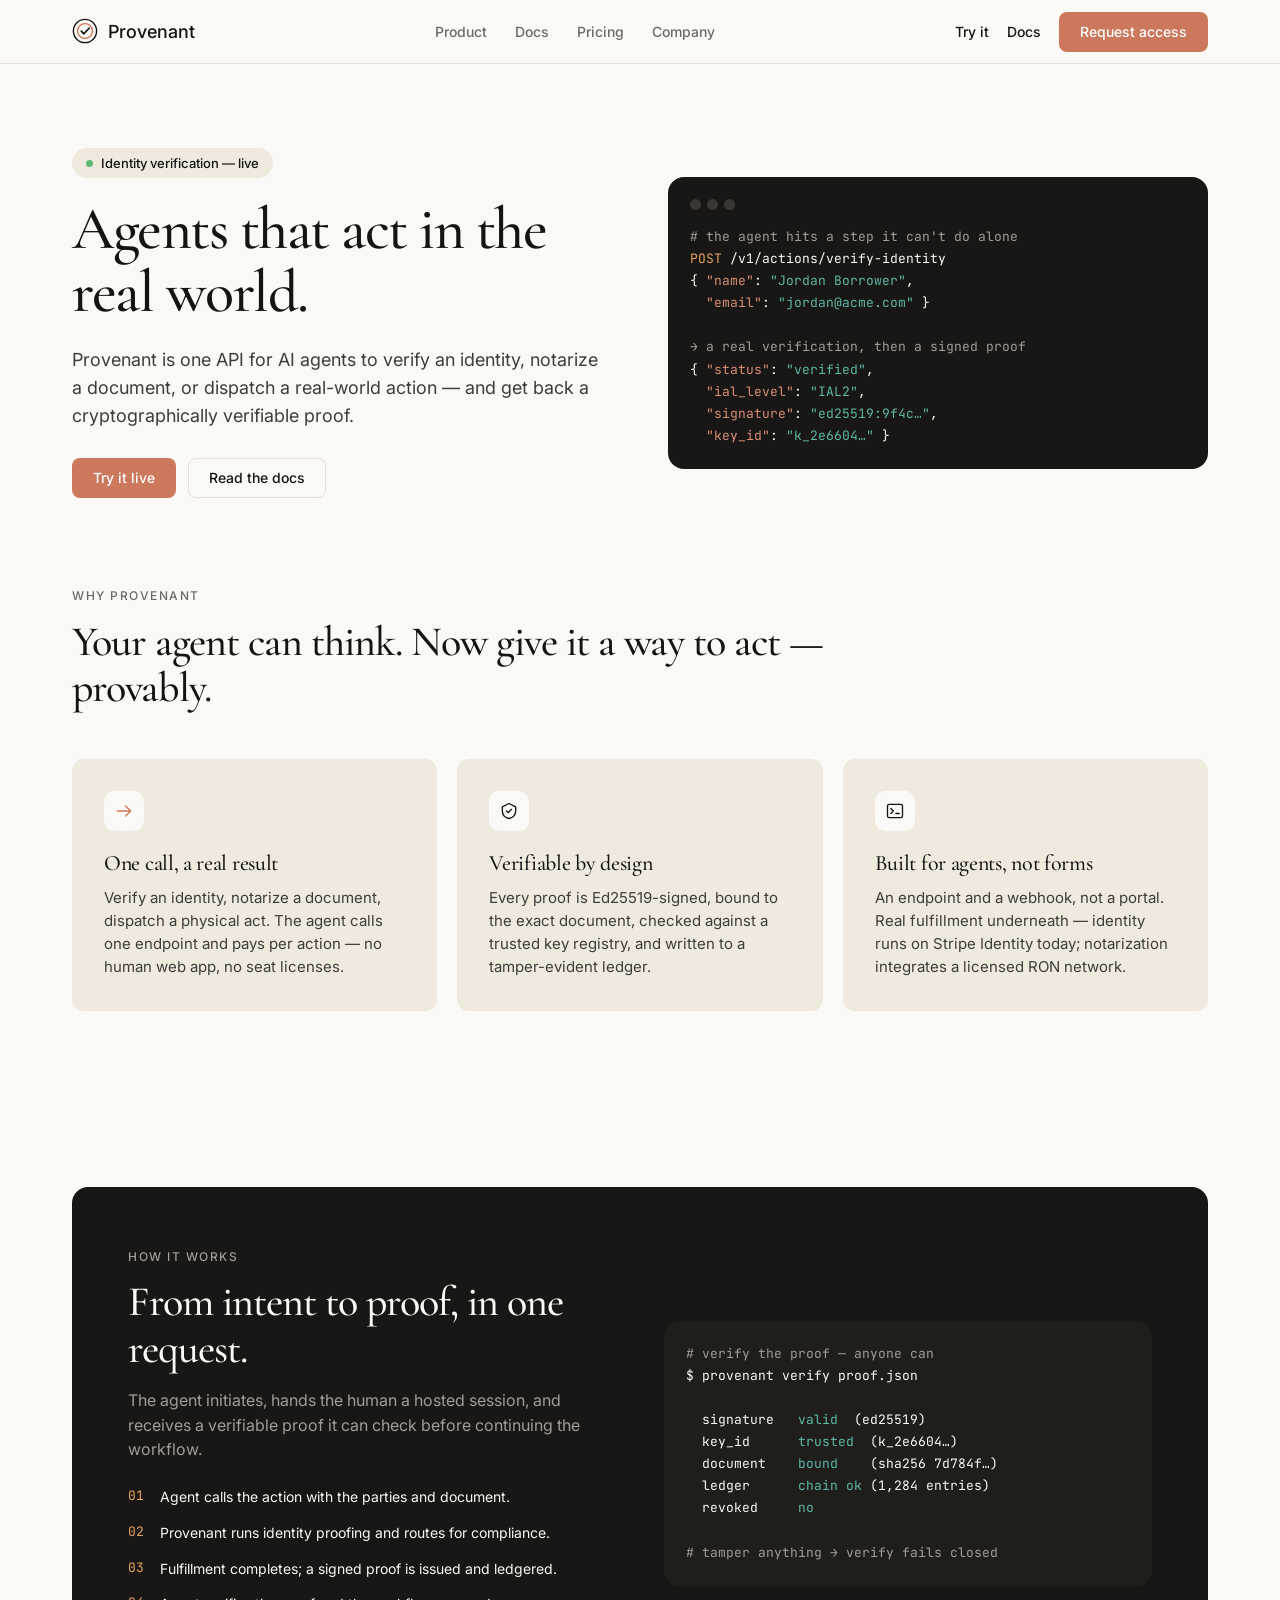
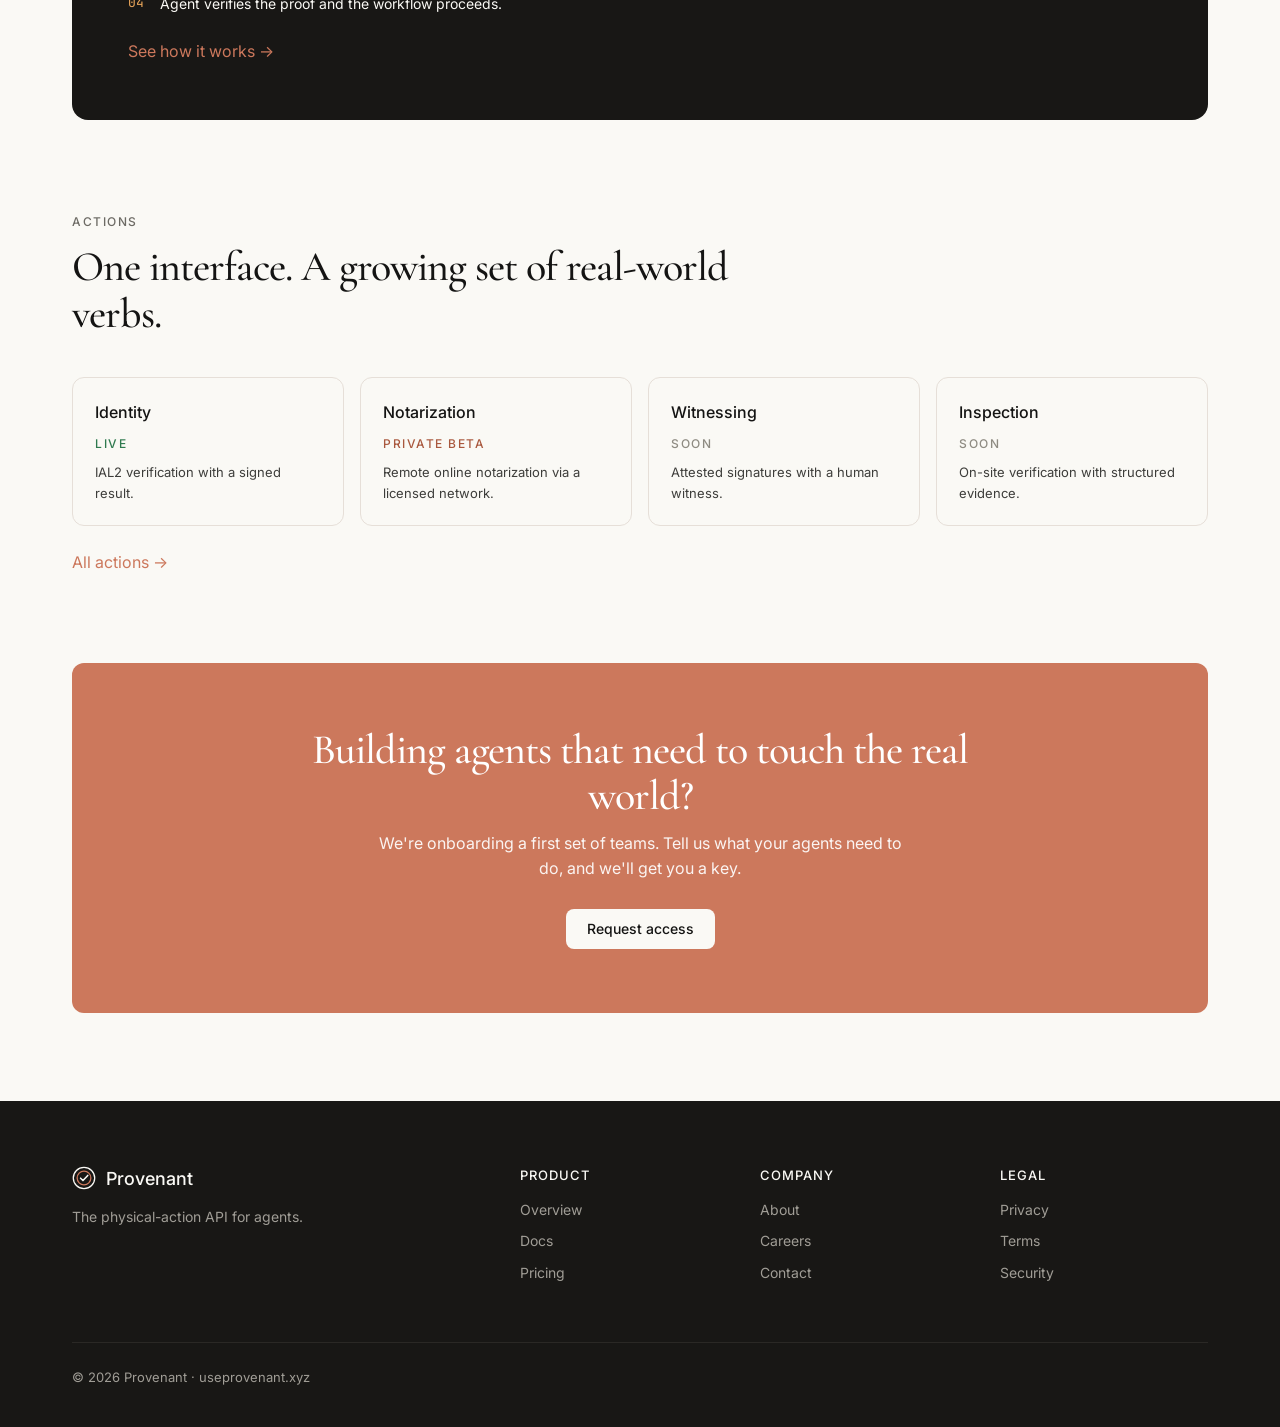
==== web/index.html @ 379e2237 "Provenant v0.3: physical-action API for agents - Ed25519 signed proofs with pinned-key verification " ====
<!doctype html>
<html lang="en">
<head>
<meta charset="utf-8" />
<meta name="viewport" content="width=device-width, initial-scale=1" />
<title>Provenant — the physical-action API for agents</title>
<meta name="description" content="Provenant is one API for AI agents to verify an identity, notarize a document, or dispatch a real-world action — and get back a cryptographically verifiable proof." />
<link rel="canonical" href="https://useprovenant.xyz/" />
<meta property="og:title" content="Provenant — the physical-action API for agents" />
<meta property="og:description" content="Agents that act in the real world. Verify, notarize, dispatch — with a verifiable proof." />
<meta property="og:url" content="https://useprovenant.xyz/" />
<meta property="og:type" content="website" />
<link rel="preconnect" href="https://fonts.googleapis.com" /><link rel="preconnect" href="https://fonts.gstatic.com" crossorigin />
<link href="https://fonts.googleapis.com/css2?family=Cormorant+Garamond:wght@400;500&family=Inter:wght@400;500&family=JetBrains+Mono:wght@400&display=swap" rel="stylesheet" />
<link rel="stylesheet" href="styles.css" />
</head>
<body>

<nav class="site"><div class="wrap" style="display:flex;align-items:center;justify-content:space-between;width:100%;">
  <a class="brand" href="index.html">
    <svg width="26" height="26" viewBox="0 0 28 28" aria-hidden="true"><circle cx="14" cy="14" r="12.5" fill="none" stroke="#141413" stroke-width="1.5"/><circle cx="14" cy="14" r="8" fill="none" stroke="#cc785c" stroke-width="1.5"/><path d="M10 14.2 l2.8 2.8 L18.4 11" fill="none" stroke="#141413" stroke-width="1.8" stroke-linecap="round" stroke-linejoin="round"/></svg>
    Provenant
  </a>
  <div class="navlinks">
    <a href="product.html">Product</a><a href="docs.html">Docs</a><a href="pricing.html">Pricing</a><a href="company.html">Company</a>
  </div>
  <div class="navright">
    <a class="btn-ghost" href="try.html">Try it</a>
    <a class="btn-ghost" href="docs.html">Docs</a>
    <a class="btn btn-primary" href="mailto:hello@useprovenant.xyz?subject=Provenant%20access">Request access</a>
  </div>
</div></nav>

<div class="wrap">
  <section class="hero">
    <div>
      <span class="pill"><span class="dot"></span> Identity verification — live</span>
      <h1 style="margin-top:20px;">Agents that act in the real world.</h1>
      <p class="sub">Provenant is one API for AI agents to verify an identity, notarize a document, or dispatch a real-world action — and get back a cryptographically verifiable proof.</p>
      <div class="ctas">
        <a class="btn btn-primary" href="try.html">Try it live</a>
        <a class="btn btn-secondary" href="docs.html">Read the docs</a>
      </div>
    </div>
    <div class="mock">
      <div class="mockbar"><i></i><i></i><i></i></div>
      <div class="code"><span class="c"># the agent hits a step it can't do alone</span>
<span class="k">POST</span> /v1/actions/verify-identity
{ <span class="p">"name"</span>: <span class="s">"Jordan Borrower"</span>,
  <span class="p">"email"</span>: <span class="s">"jordan@acme.com"</span> }

<span class="c">→ a real verification, then a signed proof</span>
{ <span class="p">"status"</span>: <span class="s">"verified"</span>,
  <span class="p">"ial_level"</span>: <span class="s">"IAL2"</span>,
  <span class="p">"signature"</span>: <span class="s">"ed25519:9f4c…"</span>,
  <span class="p">"key_id"</span>: <span class="s">"k_2e6604…"</span> }</div>
    </div>
  </section>
</div>

<div class="wrap">
  <section style="padding-top:0;">
    <span class="eyebrow">Why Provenant</span>
    <h2 style="margin-top:12px;max-width:18em;">Your agent can think. Now give it a way to act — provably.</h2>
    <div class="cards">
      <div class="card">
        <div class="ic"><svg width="20" height="20" viewBox="0 0 24 24" fill="none" stroke="#cc785c" stroke-width="1.6"><path d="M4 12h16M14 6l6 6-6 6" stroke-linecap="round" stroke-linejoin="round"/></svg></div>
        <h3>One call, a real result</h3>
        <p>Verify an identity, notarize a document, dispatch a physical act. The agent calls one endpoint and pays per action — no human web app, no seat licenses.</p>
      </div>
      <div class="card">
        <div class="ic"><svg width="20" height="20" viewBox="0 0 24 24" fill="none" stroke="#141413" stroke-width="1.6"><path d="M12 3l8 4v5c0 5-3.5 8-8 9-4.5-1-8-4-8-9V7z" stroke-linejoin="round"/><path d="M9 12l2 2 4-4" stroke-linecap="round" stroke-linejoin="round"/></svg></div>
        <h3>Verifiable by design</h3>
        <p>Every proof is Ed25519-signed, bound to the exact document, checked against a trusted key registry, and written to a tamper-evident ledger.</p>
      </div>
      <div class="card">
        <div class="ic"><svg width="20" height="20" viewBox="0 0 24 24" fill="none" stroke="#141413" stroke-width="1.6"><rect x="3" y="4" width="18" height="16" rx="2"/><path d="M7 9l3 3-3 3M13 15h4" stroke-linecap="round" stroke-linejoin="round"/></svg></div>
        <h3>Built for agents, not forms</h3>
        <p>An endpoint and a webhook, not a portal. Real fulfillment underneath — identity runs on Stripe Identity today; notarization integrates a licensed RON network.</p>
      </div>
    </div>
  </section>
</div>

<div class="wrap">
  <section>
    <div class="band-dark">
      <div>
        <span class="eyebrow" style="color:var(--on-dark-soft);">How it works</span>
        <h2 style="margin-top:12px;">From intent to proof, in one request.</h2>
        <p class="sub">The agent initiates, hands the human a hosted session, and receives a verifiable proof it can check before continuing the workflow.</p>
        <div class="steps">
          <div class="step"><span class="n">01</span><span>Agent calls the action with the parties and document.</span></div>
          <div class="step"><span class="n">02</span><span>Provenant runs identity proofing and routes for compliance.</span></div>
          <div class="step"><span class="n">03</span><span>Fulfillment completes; a signed proof is issued and ledgered.</span></div>
          <div class="step"><span class="n">04</span><span>Agent verifies the proof and the workflow proceeds.</span></div>
        </div>
        <p style="margin-top:24px;"><a class="tlink" href="product.html">See how it works →</a></p>
      </div>
      <div class="mock" style="background:var(--dark-soft);">
        <div class="code"><span class="c"># verify the proof — anyone can</span>
$ provenant verify proof.json

  signature   <span class="s">valid</span>  (ed25519)
  key_id      <span class="s">trusted</span>  (k_2e6604…)
  document    <span class="s">bound</span>    (sha256 7d784f…)
  ledger      <span class="s">chain ok</span> (1,284 entries)
  revoked     <span class="s">no</span>

<span class="c"># tamper anything → verify fails closed</span></div>
      </div>
    </div>
  </section>
</div>

<div class="wrap">
  <section style="padding-top:0;">
    <span class="eyebrow">Actions</span>
    <h2 style="margin-top:12px;max-width:16em;">One interface. A growing set of real-world verbs.</h2>
    <div class="verbs">
      <div class="verb"><div class="nm">Identity</div><div class="tag tag-live">Live</div><p>IAL2 verification with a signed result.</p></div>
      <div class="verb"><div class="nm">Notarization</div><div class="tag tag-beta">Private beta</div><p>Remote online notarization via a licensed network.</p></div>
      <div class="verb"><div class="nm">Witnessing</div><div class="tag tag-soon">Soon</div><p>Attested signatures with a human witness.</p></div>
      <div class="verb"><div class="nm">Inspection</div><div class="tag tag-soon">Soon</div><p>On-site verification with structured evidence.</p></div>
    </div>
    <p style="margin-top:24px;"><a class="tlink" href="product.html#verbs">All actions →</a></p>
  </section>
</div>

<div class="wrap">
  <section style="padding-top:0;">
    <div class="callout">
      <h2>Building agents that need to touch the real world?</h2>
      <p>We're onboarding a first set of teams. Tell us what your agents need to do, and we'll get you a key.</p>
      <a class="btn btn-cream" href="mailto:hello@useprovenant.xyz?subject=Provenant%20access">Request access</a>
    </div>
  </section>
</div>

<footer><div class="wrap">
  <div class="cols">
    <div>
      <div class="brand" style="font-size:18px;">
        <svg width="24" height="24" viewBox="0 0 28 28" aria-hidden="true"><circle cx="14" cy="14" r="12.5" fill="none" stroke="#faf9f5" stroke-width="1.5"/><circle cx="14" cy="14" r="8" fill="none" stroke="#cc785c" stroke-width="1.5"/><path d="M10 14.2 l2.8 2.8 L18.4 11" fill="none" stroke="#faf9f5" stroke-width="1.8" stroke-linecap="round" stroke-linejoin="round"/></svg>
        Provenant
      </div>
      <p style="color:var(--on-dark-soft);font-size:14px;margin-top:14px;max-width:24em;">The physical-action API for agents.</p>
    </div>
    <div><h4>Product</h4><a href="product.html">Overview</a><a href="docs.html">Docs</a><a href="pricing.html">Pricing</a></div>
    <div><h4>Company</h4><a href="company.html">About</a><a href="company.html#careers">Careers</a><a href="mailto:hello@useprovenant.xyz">Contact</a></div>
    <div><h4>Legal</h4><a href="privacy.html">Privacy</a><a href="terms.html">Terms</a><a href="security.html">Security</a></div>
  </div>
  <div class="fineprint">© 2026 Provenant · useprovenant.xyz</div>
</div></footer>

</body>
</html>
---- web/styles.css ----
:root{
  --canvas:#faf9f5; --surface-soft:#f5f0e8; --surface-card:#efe9de; --cream-strong:#e8e0d2;
  --dark:#181715; --dark-soft:#1f1e1b; --dark-elev:#252320;
  --hairline:#e6dfd8; --hairline-soft:#ebe6df;
  --ink:#141413; --body-strong:#252523; --body:#3d3d3a; --muted:#6c6a64; --muted-soft:#8e8b82;
  --primary:#cc785c; --primary-active:#a9583e; --on-primary:#fff;
  --on-dark:#faf9f5; --on-dark-soft:#a09d96;
  --teal:#5db8a6; --amber:#e8a55a; --success:#5db872;
  --serif:"Cormorant Garamond",Garamond,"Times New Roman",serif;
  --sans:"Inter",-apple-system,BlinkMacSystemFont,"Segoe UI",Roboto,sans-serif;
  --mono:"JetBrains Mono",ui-monospace,Menlo,monospace;
}
*{box-sizing:border-box;margin:0;padding:0;}
html{scroll-behavior:smooth;}
body{background:var(--canvas);color:var(--body);font-family:var(--sans);font-size:16px;line-height:1.55;-webkit-font-smoothing:antialiased;}
.wrap{max-width:1200px;margin:0 auto;padding:0 32px;}
.narrow{max-width:820px;}
h1,h2,h3,h4.serif{font-family:var(--serif);font-weight:500;color:var(--ink);}
h1{font-size:60px;line-height:1.05;letter-spacing:-1.5px;}
h2{font-size:42px;line-height:1.1;letter-spacing:-1px;}
h3{font-size:22px;line-height:1.3;letter-spacing:-.3px;}
p{color:var(--body);}
section{padding:88px 0;}
.serif{font-family:var(--serif);}
.eyebrow{font-size:12px;font-weight:500;letter-spacing:1.5px;text-transform:uppercase;color:var(--muted);}
.lead{font-size:19px;color:var(--body-strong);max-width:34em;margin-top:14px;}
a{color:inherit;text-decoration:none;}
.tlink{color:var(--primary);}
.tlink:hover{text-decoration:underline;}

/* nav */
nav.site{height:64px;display:flex;align-items:center;justify-content:space-between;border-bottom:1px solid var(--hairline);position:sticky;top:0;background:rgba(250,249,245,.92);backdrop-filter:blur(8px);z-index:20;}
.brand{display:flex;align-items:center;gap:10px;font-weight:500;color:var(--ink);font-size:18px;}
.navlinks{display:flex;gap:28px;}
.navlinks a{font-size:14px;font-weight:500;color:var(--muted);}
.navlinks a:hover,.navlinks a[aria-current]{color:var(--ink);}
.navright{display:flex;align-items:center;gap:18px;}

/* buttons */
.btn{display:inline-flex;align-items:center;gap:8px;font-family:var(--sans);font-size:14px;font-weight:500;padding:0 20px;height:40px;border-radius:8px;border:1px solid transparent;cursor:pointer;}
.btn-primary{background:var(--primary);color:var(--on-primary);}
.btn-primary:hover{background:var(--primary-active);}
.btn-secondary{background:var(--canvas);color:var(--ink);border:1px solid var(--hairline);}
.btn-secondary:hover{border-color:var(--muted-soft);}
.btn-ghost{background:transparent;color:var(--ink);font-size:14px;font-weight:500;}
.btn-cream{background:var(--canvas);color:var(--ink);}

/* pills / badges */
.pill{display:inline-flex;align-items:center;gap:8px;font-size:13px;font-weight:500;color:var(--ink);background:var(--surface-card);border-radius:9999px;padding:5px 14px;}
.dot{width:7px;height:7px;border-radius:50%;background:var(--success);display:inline-block;}
.tag{font-size:12px;font-weight:500;letter-spacing:1.5px;text-transform:uppercase;}
.tag-live{color:#2f7a4f;} .tag-beta{color:var(--primary-active);} .tag-soon{color:var(--muted-soft);}

/* hero + inner page head */
.hero{display:grid;grid-template-columns:1fr 1fr;gap:56px;align-items:center;padding:84px 0;}
.hero .sub{font-size:18px;color:var(--body);margin:22px 0 28px;max-width:30em;}
.ctas{display:flex;gap:12px;align-items:center;flex-wrap:wrap;}
.page-head{padding:72px 0 16px;border-bottom:1px solid var(--hairline);}
.page-head .sub{font-size:18px;color:var(--body);margin-top:14px;max-width:40em;}

/* product mockups */
.mock{background:var(--dark);border-radius:16px;padding:22px;color:var(--on-dark);font-family:var(--mono);font-size:13px;line-height:1.7;}
.mockbar{display:flex;gap:6px;margin-bottom:16px;}
.mockbar i{width:11px;height:11px;border-radius:50%;background:#3a3733;display:block;}
.code{white-space:pre;overflow-x:auto;}
.code .k{color:var(--amber);} .code .s{color:var(--teal);} .code .c{color:var(--on-dark-soft);} .code .p{color:#d98f76;}

/* cards */
.cards{display:grid;grid-template-columns:repeat(3,1fr);gap:20px;margin-top:48px;}
.cards-2{grid-template-columns:repeat(2,1fr);}
.card{background:var(--surface-card);border-radius:12px;padding:32px;}
.card .ic{width:40px;height:40px;border-radius:10px;background:var(--canvas);display:flex;align-items:center;justify-content:center;margin-bottom:18px;}
.card h3{margin-bottom:8px;} .card p{font-size:15px;}

/* dark band */
.band-dark{background:var(--dark);border-radius:16px;color:var(--on-dark);padding:56px;display:grid;grid-template-columns:1fr 1fr;gap:48px;align-items:center;}
.band-dark h2{color:var(--on-dark);} .band-dark .sub{color:var(--on-dark-soft);font-size:16px;margin-top:16px;max-width:30em;}
.steps{margin-top:24px;display:flex;flex-direction:column;gap:14px;}
.step{display:flex;gap:12px;align-items:flex-start;font-size:14px;color:var(--on-dark);}
.step .n{font-family:var(--mono);color:var(--amber);font-size:13px;min-width:20px;}

/* verbs */
.verbs{display:grid;grid-template-columns:repeat(4,1fr);gap:16px;margin-top:40px;}
.verb{border:1px solid var(--hairline);border-radius:12px;padding:22px;background:var(--canvas);}
.verb .nm{font-weight:500;color:var(--ink);font-size:16px;}
.verb .tag{margin-top:10px;display:inline-block;} .verb p{font-size:13px;margin-top:8px;}

/* callout */
.callout{background:var(--primary);color:var(--on-primary);border-radius:12px;padding:64px;text-align:center;}
.callout h2{color:var(--on-primary);max-width:16em;margin:0 auto 12px;}
.callout p{color:var(--on-primary);opacity:.92;max-width:34em;margin:0 auto 28px;}

/* prose (legal, company) */
.prose p{margin:0 0 18px;max-width:42em;}
.prose h2{font-size:30px;margin:40px 0 14px;}
.prose h3{margin:28px 0 10px;}
.prose ul{margin:0 0 18px 20px;max-width:42em;} .prose li{margin-bottom:8px;}

/* pricing */
.tiers{display:grid;grid-template-columns:repeat(3,1fr);gap:20px;margin-top:48px;}
.tier{border:1px solid var(--hairline);border-radius:12px;padding:32px;background:var(--canvas);}
.tier.feat{background:var(--dark);color:var(--on-dark);}
.tier.feat h3,.tier.feat .price{color:var(--on-dark);} .tier.feat li{color:var(--on-dark-soft);}
.tier h3{margin-bottom:4px;} .tier .price{font-family:var(--serif);font-size:34px;color:var(--ink);margin:10px 0 4px;}
.tier ul{list-style:none;margin:18px 0 24px;} .tier li{font-size:14px;padding:7px 0;border-top:1px solid var(--hairline-soft);}
.tier.feat li{border-color:#2a2825;}

/* docs layout */
.docs{display:grid;grid-template-columns:220px 1fr;gap:48px;align-items:start;padding:48px 0;}
.docnav{position:sticky;top:88px;font-size:14px;}
.docnav a{display:block;color:var(--muted);padding:6px 0;}
.docnav a:hover{color:var(--ink);} .docnav .grp{font-weight:500;color:var(--ink);margin:18px 0 6px;font-size:13px;letter-spacing:.4px;}
.doc h2{font-size:28px;margin:48px 0 12px;padding-top:8px;} .doc h2:first-child{margin-top:0;}
.doc h3{margin:28px 0 10px;} .doc p{margin:0 0 14px;max-width:44em;}
.doc ul{margin:0 0 14px 20px;} .doc li{margin-bottom:6px;}
.method{font-family:var(--mono);font-size:12px;font-weight:500;padding:2px 8px;border-radius:6px;margin-right:8px;}
.m-post{background:#e9efe9;color:#2f6d3a;} .m-get{background:#e7eef6;color:#1f5b96;}
.ep{font-family:var(--mono);font-size:14px;color:var(--ink);}
.codeblock{background:var(--dark);color:var(--on-dark);font-family:var(--mono);font-size:13px;line-height:1.7;border-radius:10px;padding:18px;overflow-x:auto;white-space:pre;margin:12px 0 18px;}
.codeblock .k{color:var(--amber);} .codeblock .s{color:var(--teal);} .codeblock .c{color:var(--on-dark-soft);} .codeblock .p{color:#d98f76;}
.note{background:var(--surface-card);border-radius:10px;padding:14px 18px;font-size:14px;margin:14px 0 18px;max-width:44em;}
table.api{width:100%;border-collapse:collapse;margin:6px 0 18px;font-size:14px;max-width:44em;}
table.api th,table.api td{text-align:left;padding:8px 10px;border-bottom:1px solid var(--hairline);vertical-align:top;}
table.api th{color:var(--muted);font-weight:500;}
code.inl{font-family:var(--mono);font-size:13px;background:var(--surface-card);padding:1px 6px;border-radius:5px;color:var(--ink);}

/* footer */
footer{background:var(--dark);color:var(--on-dark-soft);padding:64px 0 40px;margin-top:0;}
footer .cols{display:grid;grid-template-columns:2fr 1fr 1fr 1fr;gap:32px;}
footer .brand{color:var(--on-dark);}
footer h4{color:var(--on-dark);font-family:var(--sans);font-size:13px;font-weight:500;letter-spacing:1px;text-transform:uppercase;margin-bottom:14px;}
footer a{display:block;font-size:14px;color:var(--on-dark-soft);margin-bottom:10px;}
footer a:hover{color:var(--on-dark);}
.fineprint{border-top:1px solid #2a2825;margin-top:48px;padding-top:24px;font-size:13px;color:var(--on-dark-soft);}

@media(max-width:900px){
  h1{font-size:40px;letter-spacing:-1px;} h2{font-size:30px;}
  .hero,.band-dark,.docs{grid-template-columns:1fr;}
  .cards,.cards-2,.verbs,.tiers{grid-template-columns:1fr;}
  .docnav{position:static;display:flex;flex-wrap:wrap;gap:10px;}
  .docnav .grp{width:100%;}
  .navlinks{display:none;} section{padding:56px 0;} .callout,.band-dark{padding:40px;}
  footer .cols{grid-template-columns:1fr 1fr;}
}
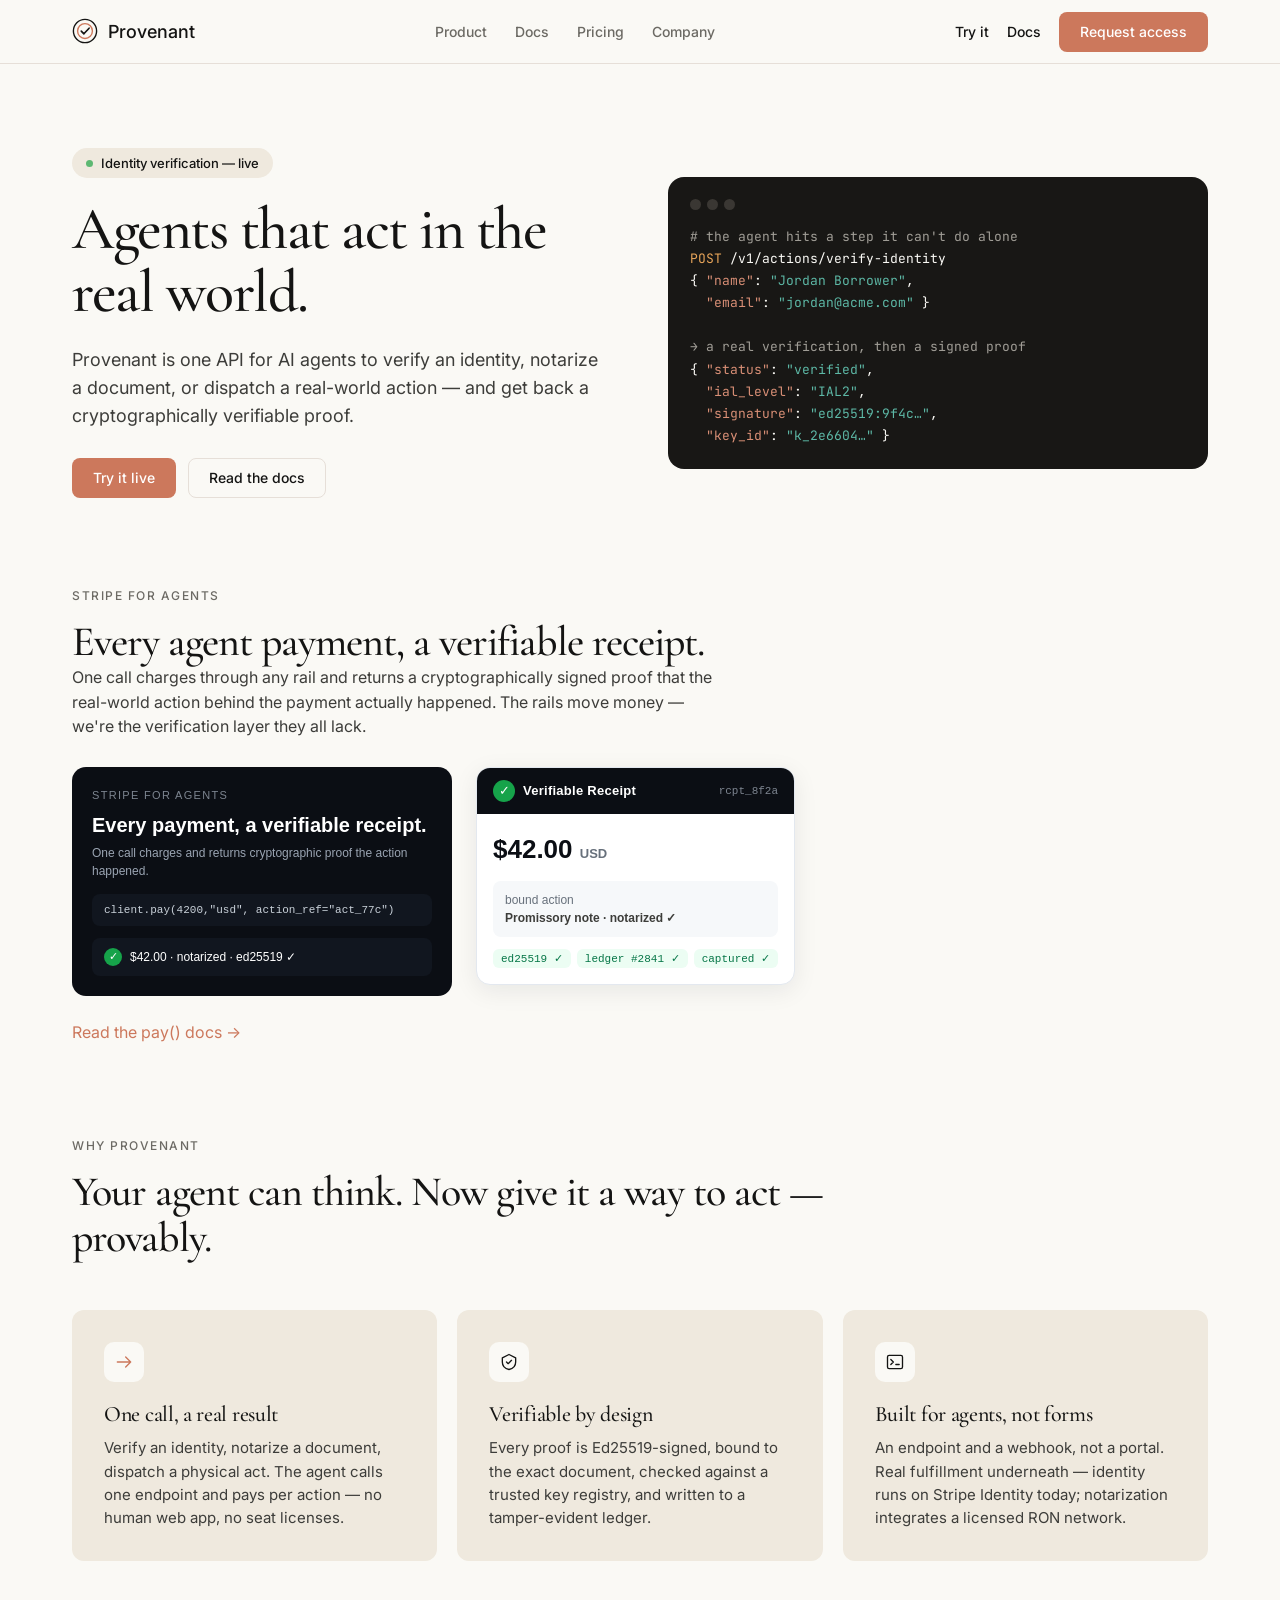
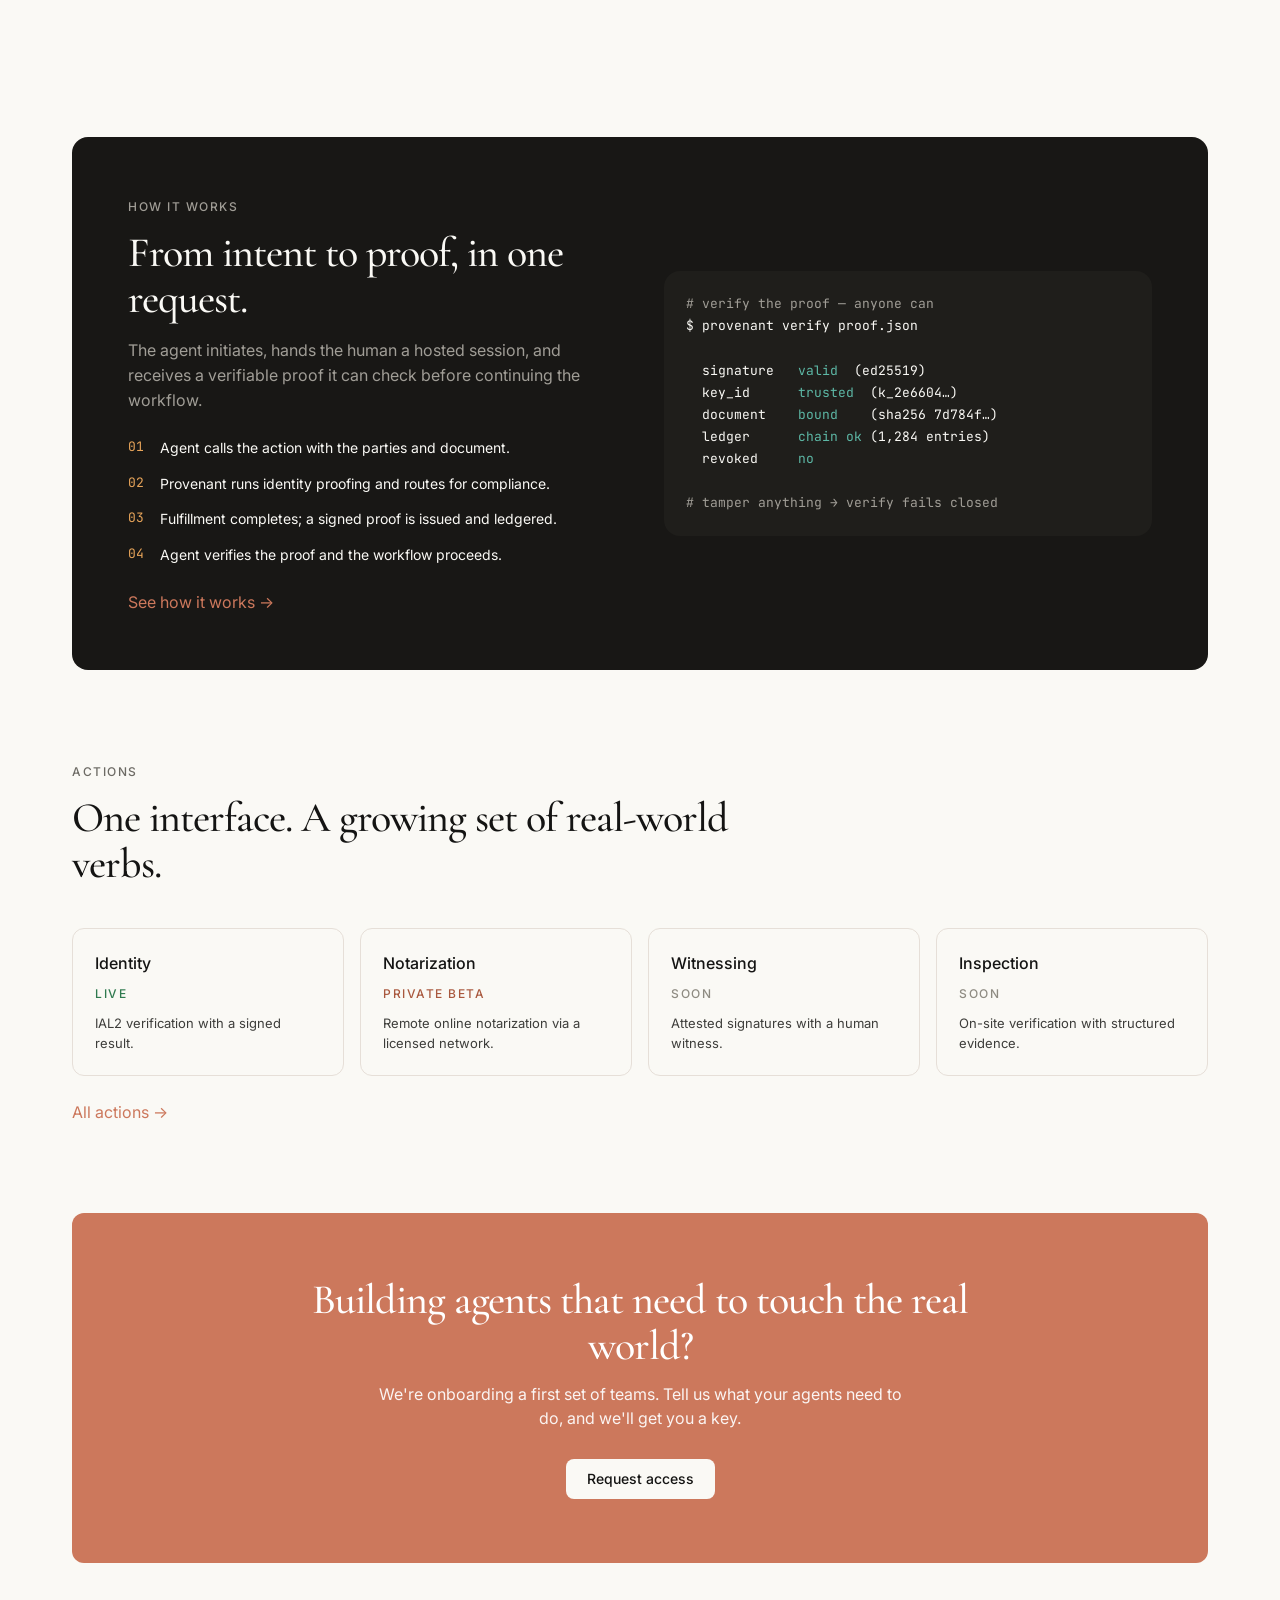
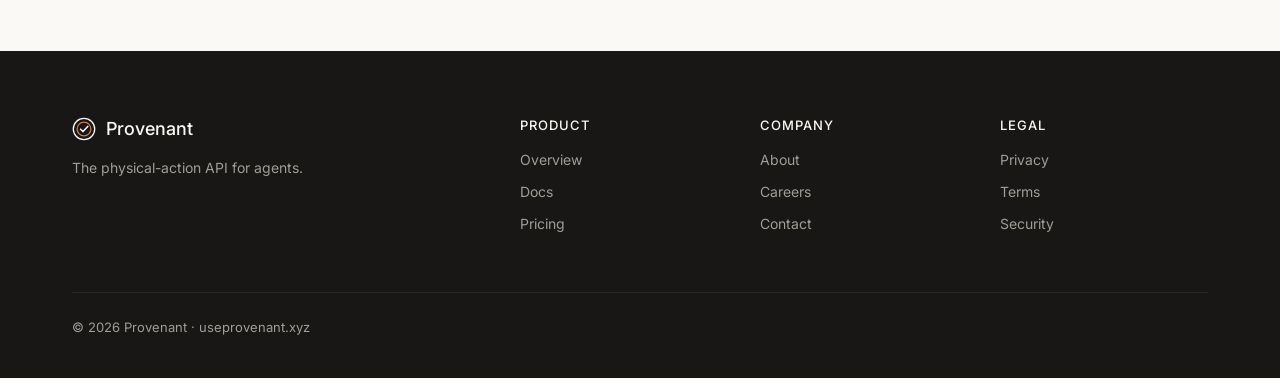
==== commit 1886d94c: "Add pay+proof: verifiable receipts (Stripe for Agents) Add a rail-agnostic pay+proof capability that" ====
--- a/web/index.html
+++ b/web/index.html
@@ -25,6 +25,7 @@
     <a href="product.html">Product</a><a href="docs.html">Docs</a><a href="pricing.html">Pricing</a><a href="company.html">Company</a>
   </div>
   <div class="navright">
+    <button class="navtoggle" aria-label="Toggle menu" aria-expanded="false" onclick="const n=this.closest('nav');this.setAttribute('aria-expanded',n.classList.toggle('nav-open'));"><svg width="20" height="20" viewBox="0 0 24 24" fill="none" stroke="currentColor" stroke-width="2"><path d="M3 6h18M3 12h18M3 18h18" stroke-linecap="round"/></svg></button>
     <a class="btn-ghost" href="try.html">Try it</a>
     <a class="btn-ghost" href="docs.html">Docs</a>
     <a class="btn btn-primary" href="mailto:hello@useprovenant.xyz?subject=Provenant%20access">Request access</a>
@@ -55,6 +56,50 @@
   <span class="p">"signature"</span>: <span class="s">"ed25519:9f4c…"</span>,
   <span class="p">"key_id"</span>: <span class="s">"k_2e6604…"</span> }</div>
     </div>
+  </section>
+</div>
+
+<div class="wrap">
+  <section class="receipt-section">
+    <span class="eyebrow">Stripe for Agents</span>
+    <h2 style="margin-top:12px;max-width:16em;">Every agent payment, a verifiable receipt.</h2>
+    <p class="sub" style="max-width:40em;">One call charges through any rail and returns a cryptographically signed proof that the real-world action behind the payment actually happened. The rails move money — we're the verification layer they all lack.</p>
+
+    <div class="receipt-grid">
+      <!-- pitch band (Decision 10) -->
+      <div style="font:13px/1.5 -apple-system,Segoe UI,sans-serif;max-width:380px;background:#0b0e14;color:#fff;border-radius:14px;padding:20px;">
+        <div style="font-size:11px;letter-spacing:.12em;color:#7d8590;">STRIPE FOR AGENTS</div>
+        <div style="font-size:20px;font-weight:700;margin:6px 0 4px;">Every payment, a verifiable receipt.</div>
+        <div style="color:#9aa4b2;font-size:12px;margin-bottom:14px;">One call charges and returns cryptographic proof the action happened.</div>
+        <code style="display:block;background:#11161f;border-radius:8px;padding:10px 12px;font:11px ui-monospace,monospace;color:#c9d1d9;">client.pay(4200,"usd", action_ref="act_77c")</code>
+        <div style="margin-top:12px;display:flex;align-items:center;gap:8px;background:#11161f;border-radius:8px;padding:10px 12px;">
+          <span style="width:18px;height:18px;border-radius:50%;background:#16a34a;display:flex;align-items:center;justify-content:center;font-size:11px;color:#fff;">✓</span>
+          <span style="font-size:12px;">$42.00 · notarized · ed25519 ✓</span>
+        </div>
+      </div>
+
+      <!-- trust-seal receipt card (Decision 7) -->
+      <div style="font:13px/1.5 -apple-system,Segoe UI,sans-serif;max-width:340px;background:#fff;border:1px solid #e3e8ef;border-radius:14px;overflow:hidden;box-shadow:0 6px 24px rgba(16,24,40,.08);">
+        <div style="display:flex;align-items:center;gap:8px;padding:12px 16px;background:#0b0e14;color:#fff;">
+          <span style="width:22px;height:22px;border-radius:50%;background:#16a34a;display:flex;align-items:center;justify-content:center;font-size:13px;">✓</span>
+          <strong style="font-size:13px;letter-spacing:.02em;">Verifiable Receipt</strong>
+          <span style="margin-left:auto;font:11px ui-monospace,monospace;color:#7d8590;">rcpt_8f2a</span>
+        </div>
+        <div style="padding:16px;">
+          <div style="font-size:26px;font-weight:700;color:#0b0e14;">$42.00 <span style="font-size:13px;color:#67707b;">USD</span></div>
+          <div style="margin:12px 0;padding:10px 12px;background:#f6f8fa;border-radius:8px;font-size:12px;">
+            <div style="color:#67707b;">bound action</div>
+            <div style="font-weight:600;">Promissory note · notarized ✓</div>
+          </div>
+          <div style="display:flex;gap:6px;flex-wrap:wrap;">
+            <span style="font:11px ui-monospace,monospace;background:#ecfdf3;color:#067647;padding:3px 8px;border-radius:6px;">ed25519 ✓</span>
+            <span style="font:11px ui-monospace,monospace;background:#ecfdf3;color:#067647;padding:3px 8px;border-radius:6px;">ledger #2841 ✓</span>
+            <span style="font:11px ui-monospace,monospace;background:#ecfdf3;color:#067647;padding:3px 8px;border-radius:6px;">captured ✓</span>
+          </div>
+        </div>
+      </div>
+    </div>
+    <p style="margin-top:24px;"><a class="tlink" href="docs.html">Read the pay() docs →</a></p>
   </section>
 </div>
 
--- a/web/styles.css
+++ b/web/styles.css
@@ -35,6 +35,7 @@
 .navlinks a{font-size:14px;font-weight:500;color:var(--muted);}
 .navlinks a:hover,.navlinks a[aria-current]{color:var(--ink);}
 .navright{display:flex;align-items:center;gap:18px;}
+.navtoggle{display:none;align-items:center;justify-content:center;width:40px;height:40px;background:none;border:none;padding:0;cursor:pointer;color:var(--ink);}
 
 /* buttons */
 .btn{display:inline-flex;align-items:center;gap:8px;font-family:var(--sans);font-size:14px;font-weight:500;padding:0 20px;height:40px;border-radius:8px;border:1px solid transparent;cursor:pointer;}
@@ -136,9 +137,50 @@
 @media(max-width:900px){
   h1{font-size:40px;letter-spacing:-1px;} h2{font-size:30px;}
   .hero,.band-dark,.docs{grid-template-columns:1fr;}
+  .hero{padding:48px 0;gap:36px;}
   .cards,.cards-2,.verbs,.tiers{grid-template-columns:1fr;}
   .docnav{position:static;display:flex;flex-wrap:wrap;gap:10px;}
   .docnav .grp{width:100%;}
-  .navlinks{display:none;} section{padding:56px 0;} .callout,.band-dark{padding:40px;}
+  section{padding:56px 0;} .callout,.band-dark{padding:32px;}
   footer .cols{grid-template-columns:1fr 1fr;}
+
+  /* hamburger nav */
+  nav.site{height:auto;min-height:64px;}
+  nav.site .wrap{flex-wrap:wrap;padding-top:12px;padding-bottom:12px;}
+  .navtoggle{display:inline-flex;order:1;}
+  .navright{order:2;gap:10px;}
+  .navright .btn-ghost{display:none;}
+  .navlinks{flex-basis:100%;order:3;display:none;flex-direction:column;gap:0;width:100%;margin-top:12px;border-top:1px solid var(--hairline);}
+  nav.site.nav-open .navlinks{display:flex;}
+  .navlinks a{padding:14px 4px;font-size:16px;border-bottom:1px solid var(--hairline-soft);}
+
+  /* comfortable tap targets */
+  .btn{min-height:44px;}
 }
+
+@media(max-width:640px){
+  .wrap{padding:0 20px;}
+  h1{font-size:34px;} h2{font-size:26px;}
+  .hero .sub,.page-head .sub{font-size:16px;}
+  .ctas{flex-direction:column;align-items:stretch;}
+  .ctas .btn{width:100%;justify-content:center;}
+  .mock{font-size:12px;padding:18px;}
+  .band-dark,.callout{padding:24px;border-radius:14px;}
+  table.api{font-size:13px;}
+  table.api th,table.api td{padding:6px 8px;}
+}
+
+@media(max-width:480px){
+  .wrap{padding:0 16px;}
+  h1{font-size:28px;letter-spacing:-.5px;} h2{font-size:22px;}
+  section{padding:40px 0;}
+  .page-head{padding:48px 0 16px;}
+  footer .cols{grid-template-columns:1fr;gap:28px;}
+  .navright .btn-primary{font-size:13px;padding:0 14px;}
+  .pill{font-size:12px;}
+  .verb,.card,.tier{padding:22px;}
+}
+
+/* Verifiable Receipt section (pay+proof — Decisions 7 & 10) */
+.receipt-section{padding-top:0;}
+.receipt-grid{display:flex;flex-wrap:wrap;gap:24px;align-items:flex-start;margin-top:28px;}
